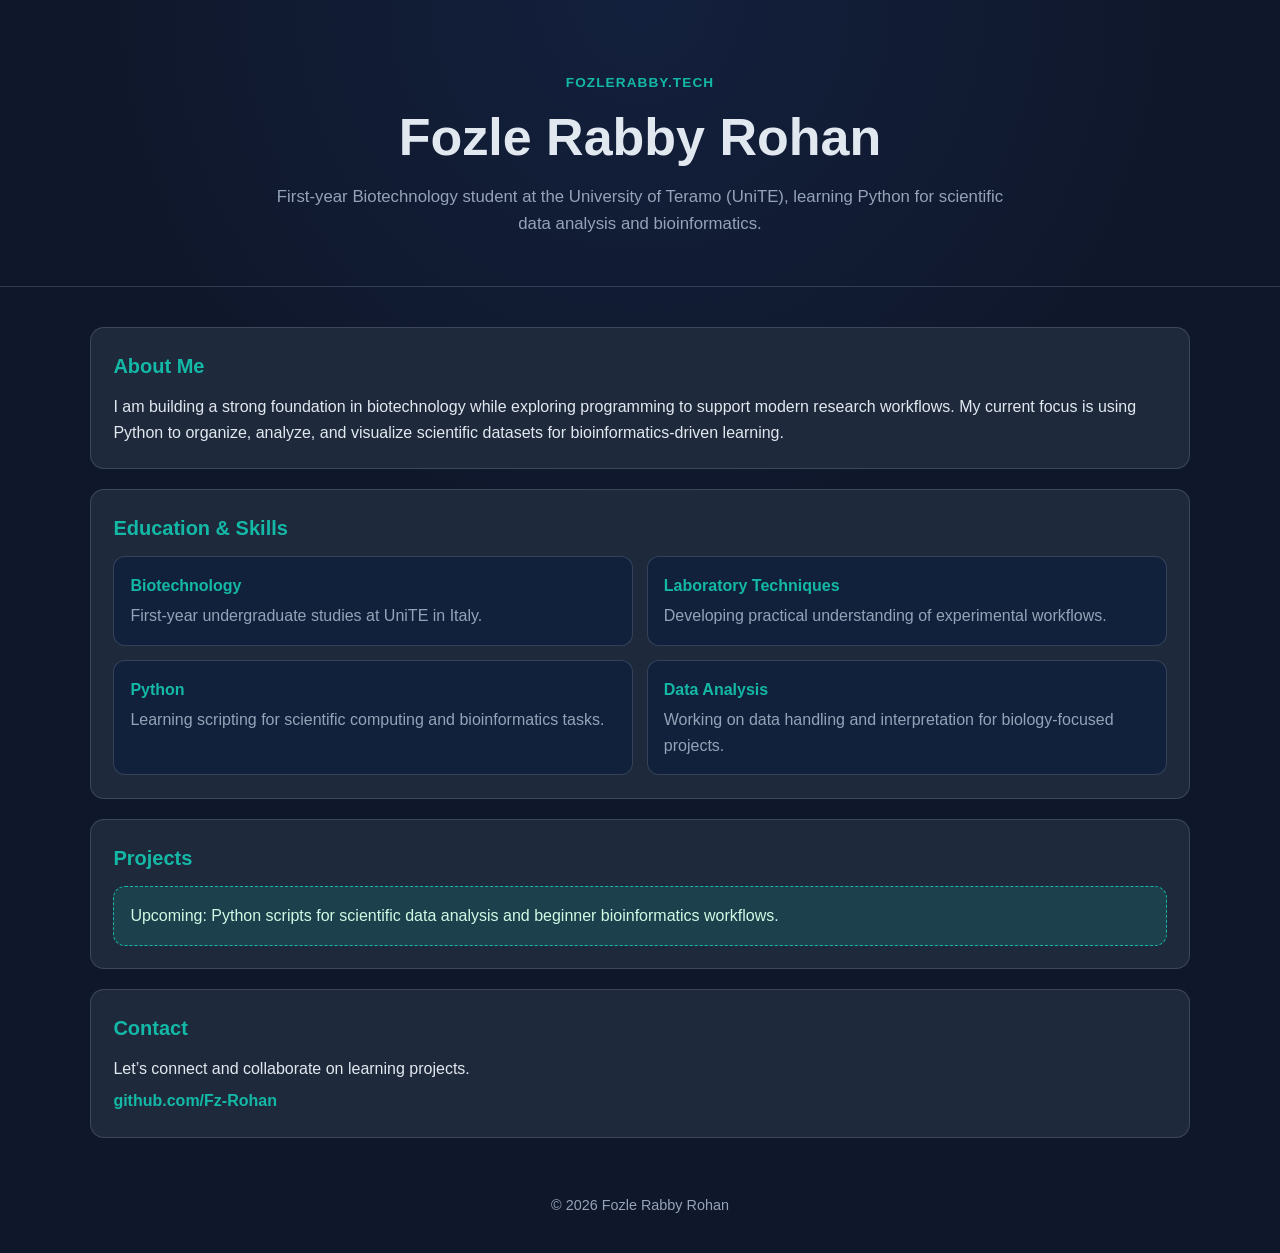
==== index.html @ b8142a05 "Create responsive single-page portfolio homepage Co-authored-by: copilot-swe-agent[bot] <198982749+C" ====
<!DOCTYPE html>
<html lang="en">
<head>
  <meta charset="UTF-8" />
  <meta name="viewport" content="width=device-width, initial-scale=1.0" />
  <title>Fozle Rabby Rohan | Portfolio</title>
  <style>
    :root {
      --bg: #0f172a;
      --bg-card: #1e293b;
      --text: #e2e8f0;
      --muted: #94a3b8;
      --accent: #14b8a6;
      --accent-soft: rgba(20, 184, 166, 0.16);
      --border: rgba(148, 163, 184, 0.25);
    }

    * {
      box-sizing: border-box;
      margin: 0;
      padding: 0;
    }

    body {
      font-family: Inter, "Segoe UI", Roboto, Arial, sans-serif;
      background: radial-gradient(circle at top, #13203d 0%, var(--bg) 40%);
      color: var(--text);
      line-height: 1.6;
      min-height: 100vh;
    }

    .container {
      width: min(1100px, 92%);
      margin: 0 auto;
    }

    header {
      padding: 4.5rem 0 3rem;
      text-align: center;
      border-bottom: 1px solid var(--border);
    }

    .domain {
      color: var(--accent);
      letter-spacing: 0.08em;
      text-transform: uppercase;
      font-size: 0.85rem;
      font-weight: 700;
    }

    h1 {
      margin-top: 0.9rem;
      font-size: clamp(2rem, 6vw, 3.25rem);
      line-height: 1.15;
    }

    .subtitle {
      margin: 1rem auto 0;
      max-width: 760px;
      color: var(--muted);
      font-size: 1.05rem;
    }

    main {
      padding: 2.5rem 0 3rem;
      display: grid;
      gap: 1.25rem;
    }

    section {
      background: var(--bg-card);
      border: 1px solid var(--border);
      border-radius: 14px;
      padding: 1.4rem;
    }

    h2 {
      color: var(--accent);
      margin-bottom: 0.75rem;
      font-size: 1.25rem;
    }

    p {
      color: var(--text);
    }

    .muted {
      color: var(--muted);
    }

    .grid {
      display: grid;
      grid-template-columns: repeat(2, minmax(0, 1fr));
      gap: 0.85rem;
      margin-top: 0.5rem;
    }

    .card {
      background: #12213b;
      border: 1px solid var(--border);
      border-radius: 12px;
      padding: 1rem;
    }

    .card strong {
      color: var(--accent);
      display: block;
      margin-bottom: 0.3rem;
    }

    .project-placeholder {
      padding: 1rem;
      border-radius: 12px;
      border: 1px dashed var(--accent);
      background: var(--accent-soft);
      color: #d1fae5;
      margin-top: 0.45rem;
    }

    .contact-link {
      display: inline-flex;
      margin-top: 0.4rem;
      color: var(--accent);
      font-weight: 600;
      text-decoration: none;
      border-bottom: 1px solid transparent;
    }

    .contact-link:hover,
    .contact-link:focus-visible {
      border-color: var(--accent);
      outline: none;
    }

    footer {
      padding: 0.5rem 0 2.2rem;
      text-align: center;
      color: var(--muted);
      font-size: 0.9rem;
    }

    @media (max-width: 720px) {
      header {
        padding-top: 3.2rem;
      }

      .grid {
        grid-template-columns: 1fr;
      }

      section {
        padding: 1.15rem;
      }
    }
  </style>
</head>
<body>
  <header>
    <div class="container">
      <p class="domain">fozlerabby.tech</p>
      <h1>Fozle Rabby Rohan</h1>
      <p class="subtitle">
        First-year Biotechnology student at the University of Teramo (UniTE), learning Python for scientific data analysis and bioinformatics.
      </p>
    </div>
  </header>

  <main class="container">
    <section id="about">
      <h2>About Me</h2>
      <p>
        I am building a strong foundation in biotechnology while exploring programming to support modern research workflows.
        My current focus is using Python to organize, analyze, and visualize scientific datasets for bioinformatics-driven learning.
      </p>
    </section>

    <section id="education-skills">
      <h2>Education &amp; Skills</h2>
      <div class="grid">
        <article class="card">
          <strong>Biotechnology</strong>
          <p class="muted">First-year undergraduate studies at UniTE in Italy.</p>
        </article>
        <article class="card">
          <strong>Laboratory Techniques</strong>
          <p class="muted">Developing practical understanding of experimental workflows.</p>
        </article>
        <article class="card">
          <strong>Python</strong>
          <p class="muted">Learning scripting for scientific computing and bioinformatics tasks.</p>
        </article>
        <article class="card">
          <strong>Data Analysis</strong>
          <p class="muted">Working on data handling and interpretation for biology-focused projects.</p>
        </article>
      </div>
    </section>

    <section id="projects">
      <h2>Projects</h2>
      <div class="project-placeholder">
        Upcoming: Python scripts for scientific data analysis and beginner bioinformatics workflows.
      </div>
    </section>

    <section id="contact">
      <h2>Contact</h2>
      <p>Let’s connect and collaborate on learning projects.</p>
      <a class="contact-link" href="https://github.com/Fz-Rohan" target="_blank" rel="noopener noreferrer">
        github.com/Fz-Rohan
      </a>
    </section>
  </main>

  <footer>
    © <span id="year">2026</span> Fozle Rabby Rohan
  </footer>
</body>
</html>
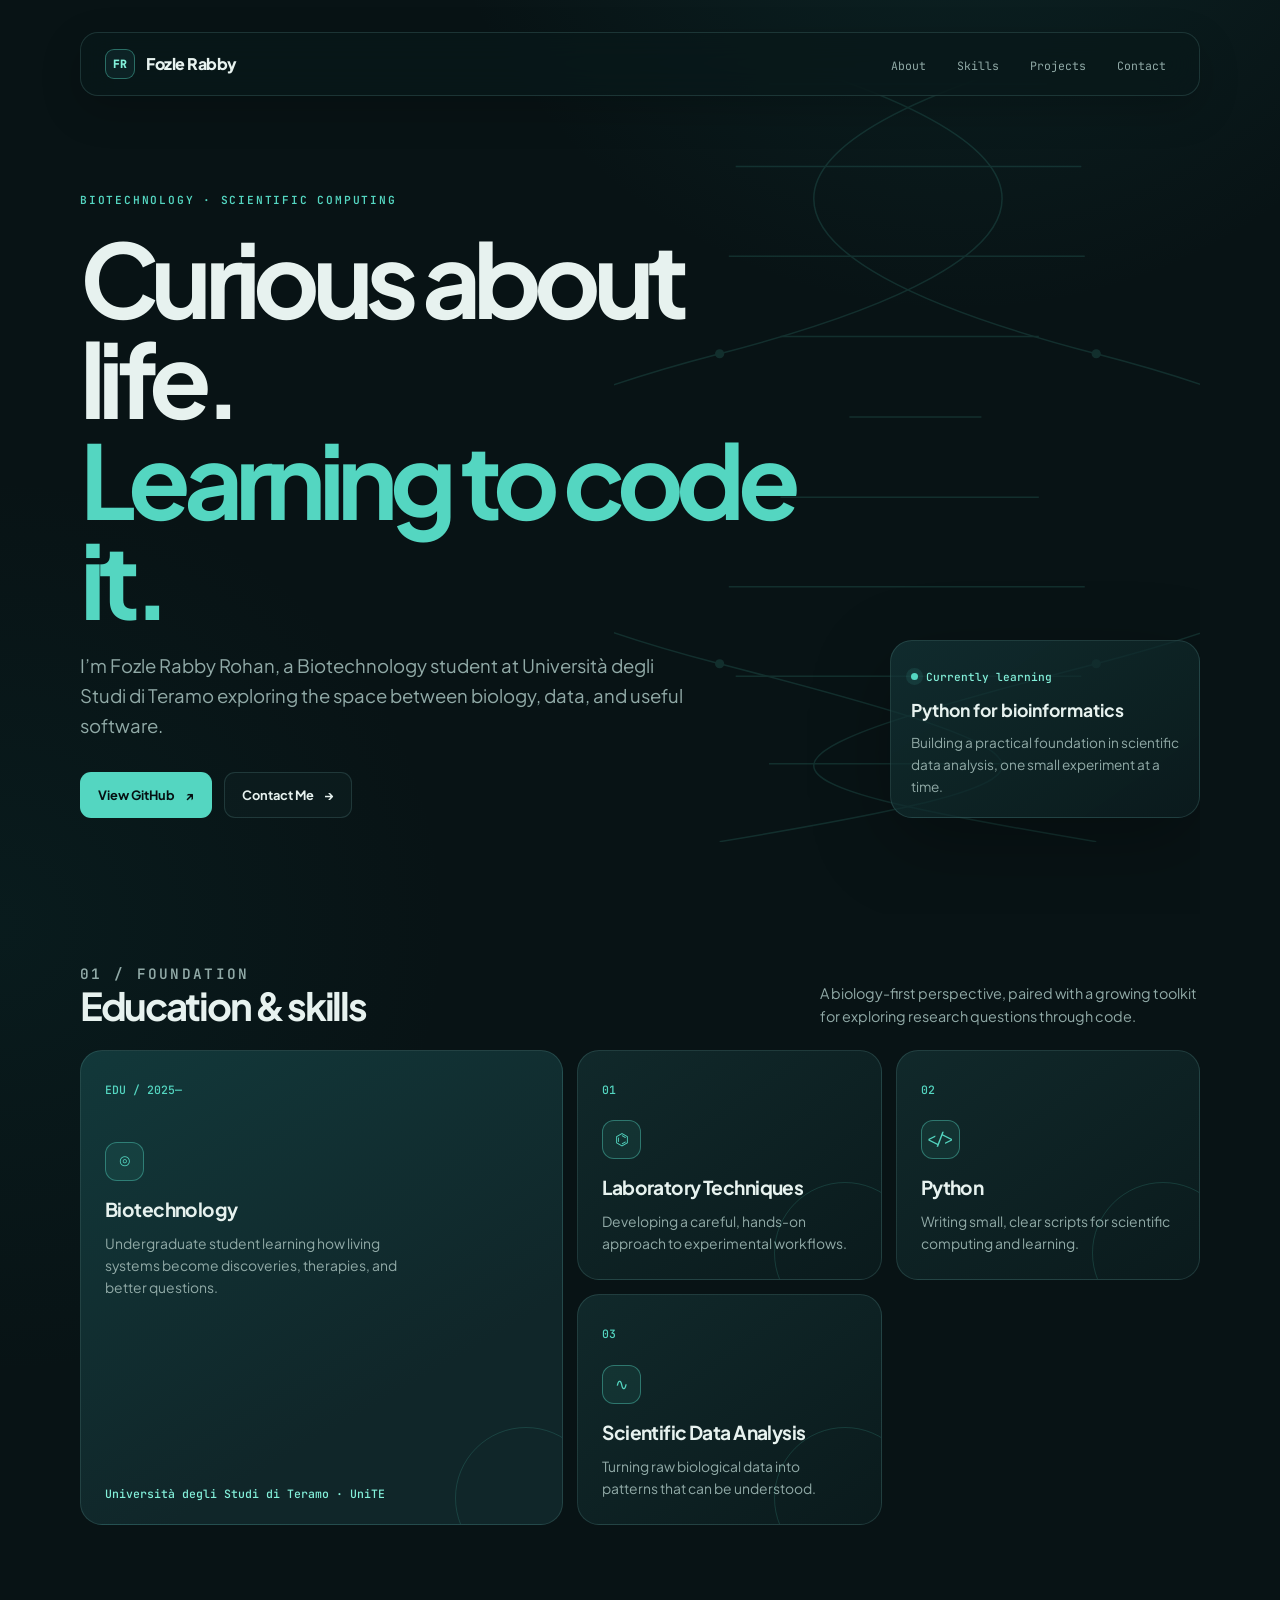
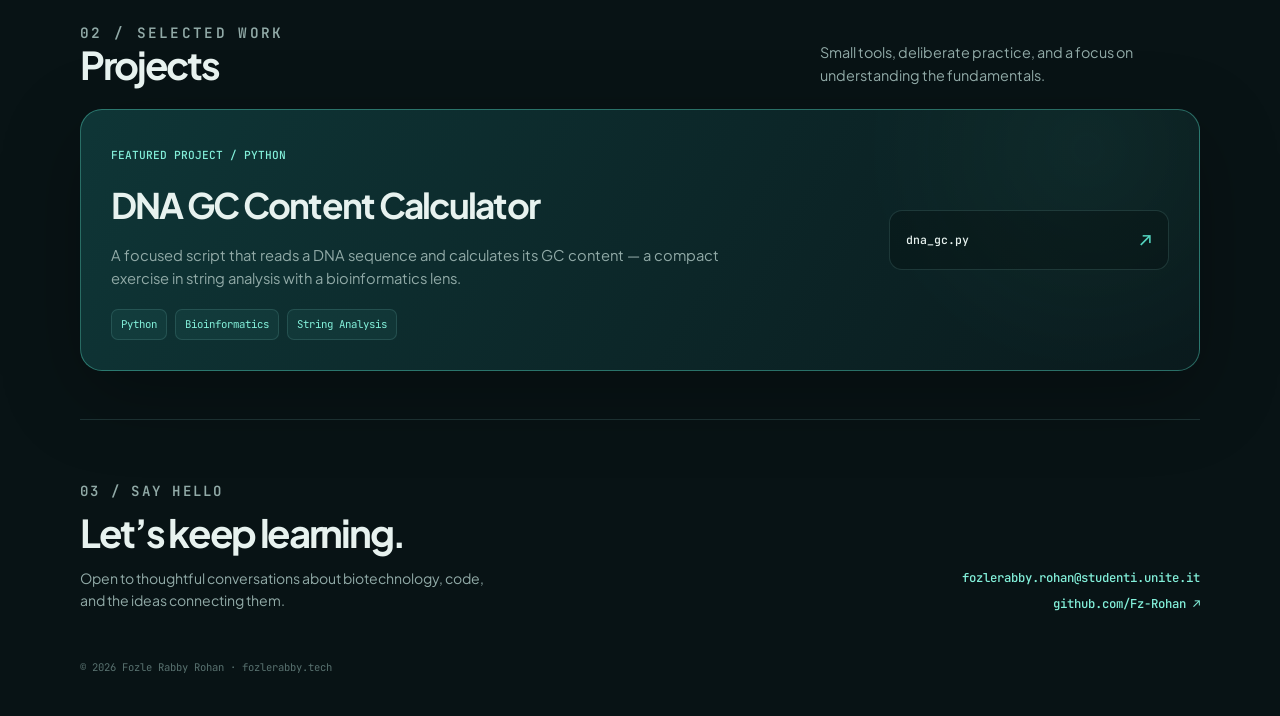
==== commit b78f4cd9: "Redesign portfolio landing page Co-authored-by: Copilot <223556219+Copilot@users.noreply.github.com>" ====
--- a/index.html
+++ b/index.html
@@ -3,217 +3,408 @@
 <head>
   <meta charset="UTF-8" />
   <meta name="viewport" content="width=device-width, initial-scale=1.0" />
-  <title>Fozle Rabby Rohan | Portfolio</title>
+  <meta name="description" content="Fozle Rabby Rohan — Biotechnology student, scientific programmer, and bioinformatics learner." />
+  <title>Fozle Rabby Rohan | Biotechnology &amp; Bioinformatics</title>
+  <link rel="preconnect" href="https://fonts.googleapis.com" />
+  <link rel="preconnect" href="https://fonts.gstatic.com" crossorigin />
+  <link href="https://fonts.googleapis.com/css2?family=JetBrains+Mono:wght@400;500;600&family=Plus+Jakarta+Sans:wght@400;500;600;700;800&display=swap" rel="stylesheet" />
   <style>
     :root {
-      --bg: #0f172a;
-      --bg-card: #1e293b;
-      --text: #e2e8f0;
-      --muted: #94a3b8;
-      --accent: #14b8a6;
-      --accent-soft: rgba(20, 184, 166, 0.16);
-      --border: rgba(148, 163, 184, 0.25);
-    }
-
-    * {
-      box-sizing: border-box;
-      margin: 0;
-      padding: 0;
-    }
-
+      --bg: #081315;
+      --bg-deep: #061012;
+      --panel: rgba(15, 33, 36, 0.78);
+      --panel-strong: #102427;
+      --panel-soft: rgba(19, 53, 55, 0.42);
+      --text: #e7f2ef;
+      --muted: #91aaa7;
+      --faint: #58716f;
+      --teal: #54d6c1;
+      --teal-bright: #83f0da;
+      --line: rgba(139, 213, 203, 0.16);
+      --line-strong: rgba(84, 214, 193, 0.42);
+      --shadow: 0 24px 80px rgba(0, 0, 0, 0.28);
+      --radius: 22px;
+    }
+
+    * { box-sizing: border-box; margin: 0; padding: 0; }
+    html { scroll-behavior: smooth; }
     body {
-      font-family: Inter, "Segoe UI", Roboto, Arial, sans-serif;
-      background: radial-gradient(circle at top, #13203d 0%, var(--bg) 40%);
+      min-width: 320px;
+      background:
+        radial-gradient(circle at 75% -10%, rgba(32, 113, 111, 0.2), transparent 34rem),
+        radial-gradient(circle at 0% 40%, rgba(14, 86, 87, 0.12), transparent 28rem),
+        var(--bg);
       color: var(--text);
+      font-family: "Plus Jakarta Sans", sans-serif;
       line-height: 1.6;
-      min-height: 100vh;
-    }
-
-    .container {
-      width: min(1100px, 92%);
-      margin: 0 auto;
-    }
-
-    header {
-      padding: 4.5rem 0 3rem;
-      text-align: center;
-      border-bottom: 1px solid var(--border);
-    }
-
-    .domain {
-      color: var(--accent);
-      letter-spacing: 0.08em;
+    }
+    a { color: inherit; }
+    .shell { width: min(1120px, calc(100% - 40px)); margin: 0 auto; }
+    .mono, .eyebrow, .tag, .nav-label, .stat-label {
+      font-family: "JetBrains Mono", monospace;
+    }
+
+    .nav-wrap {
+      position: sticky;
+      top: 16px;
+      z-index: 20;
+      padding-top: 16px;
+    }
+    nav {
+      display: flex;
+      align-items: center;
+      justify-content: space-between;
+      min-height: 64px;
+      padding: 0 20px 0 24px;
+      border: 1px solid var(--line);
+      border-radius: 18px;
+      background: rgba(8, 24, 26, 0.76);
+      box-shadow: 0 14px 40px rgba(0, 0, 0, 0.2);
+      backdrop-filter: blur(18px);
+    }
+    .brand {
+      display: flex;
+      align-items: center;
+      gap: 11px;
+      color: var(--text);
+      text-decoration: none;
+      font-weight: 800;
+      letter-spacing: -0.03em;
+    }
+    .brand-mark {
+      display: grid;
+      width: 30px;
+      height: 30px;
+      place-items: center;
+      border: 1px solid var(--line-strong);
+      border-radius: 9px;
+      color: var(--teal-bright);
+      font-family: "JetBrains Mono", monospace;
+      font-size: 0.72rem;
+      background: var(--panel-soft);
+    }
+    .nav-links { display: flex; gap: 5px; list-style: none; }
+    .nav-links a {
+      padding: 9px 13px;
+      border-radius: 10px;
+      color: var(--muted);
+      font-family: "JetBrains Mono", monospace;
+      font-size: 0.72rem;
+      text-decoration: none;
+      transition: color .2s ease, background .2s ease;
+    }
+    .nav-links a:hover, .nav-links a:focus-visible {
+      color: var(--teal-bright);
+      background: rgba(84, 214, 193, 0.08);
+      outline: none;
+    }
+
+    .hero {
+      position: relative;
+      display: grid;
+      grid-template-columns: minmax(0, 1fr) 310px;
+      gap: 32px;
+      align-items: end;
+      min-height: 575px;
+      padding: 112px 0 96px;
+      overflow: hidden;
+    }
+    .hero-content { position: relative; z-index: 1; }
+    .eyebrow {
+      color: var(--teal);
+      font-size: 0.7rem;
+      font-weight: 600;
+      letter-spacing: .16em;
       text-transform: uppercase;
-      font-size: 0.85rem;
+    }
+    h1 {
+      max-width: 760px;
+      margin: 18px 0 22px;
+      font-size: clamp(3rem, 8vw, 6.7rem);
+      line-height: .98;
+      letter-spacing: -0.075em;
+    }
+    h1 span { color: var(--teal); }
+    .hero-copy {
+      max-width: 620px;
+      color: var(--muted);
+      font-size: clamp(1rem, 2vw, 1.16rem);
+    }
+    .actions { display: flex; flex-wrap: wrap; gap: 12px; margin-top: 32px; }
+    .button {
+      display: inline-flex;
+      align-items: center;
+      gap: 10px;
+      min-height: 46px;
+      padding: 0 17px;
+      border: 1px solid var(--line-strong);
+      border-radius: 11px;
+      color: var(--bg-deep);
+      background: var(--teal);
+      font-size: .8rem;
       font-weight: 700;
-    }
-
-    h1 {
-      margin-top: 0.9rem;
-      font-size: clamp(2rem, 6vw, 3.25rem);
-      line-height: 1.15;
-    }
-
-    .subtitle {
-      margin: 1rem auto 0;
-      max-width: 760px;
-      color: var(--muted);
-      font-size: 1.05rem;
-    }
-
-    main {
-      padding: 2.5rem 0 3rem;
+      text-decoration: none;
+      transition: transform .2s ease, background .2s ease, box-shadow .2s ease;
+    }
+    .button:hover, .button:focus-visible {
+      background: var(--teal-bright);
+      box-shadow: 0 8px 25px rgba(84, 214, 193, .18);
+      transform: translateY(-2px);
+      outline: none;
+    }
+    .button.secondary {
+      color: var(--text);
+      background: rgba(15, 33, 36, .55);
+      border-color: var(--line);
+    }
+    .hero-note {
+      position: relative;
+      z-index: 1;
+      padding: 20px;
+      border: 1px solid var(--line);
+      border-radius: var(--radius);
+      background: linear-gradient(145deg, rgba(20, 54, 56, .7), rgba(11, 29, 31, .75));
+      box-shadow: var(--shadow);
+    }
+    .hero-note strong { display: block; margin: 9px 0 8px; font-size: 1.1rem; }
+    .hero-note p { color: var(--muted); font-size: .85rem; }
+    .status { display: inline-flex; align-items: center; gap: 8px; color: var(--teal-bright); font: 500 .7rem "JetBrains Mono", monospace; }
+    .status::before {
+      width: 7px; height: 7px; border-radius: 50%; background: var(--teal);
+      box-shadow: 0 0 0 5px rgba(84, 214, 193, .1); content: "";
+    }
+    .dna {
+      position: absolute;
+      right: -3%;
+      top: -5%;
+      width: min(58vw, 620px);
+      opacity: .14;
+      pointer-events: none;
+    }
+    .dna path { fill: none; stroke: var(--teal); stroke-width: 1.3; }
+    .dna circle { fill: var(--teal); }
+
+    .section-heading {
+      display: flex;
+      align-items: end;
+      justify-content: space-between;
+      gap: 20px;
+      margin-bottom: 22px;
+    }
+    h2 { font-size: clamp(1.7rem, 3vw, 2.45rem); letter-spacing: -.06em; line-height: 1.1; }
+    .section-heading p { max-width: 380px; color: var(--muted); font-size: .9rem; }
+    .bento {
       display: grid;
-      gap: 1.25rem;
-    }
-
-    section {
-      background: var(--bg-card);
-      border: 1px solid var(--border);
-      border-radius: 14px;
-      padding: 1.4rem;
-    }
-
-    h2 {
-      color: var(--accent);
-      margin-bottom: 0.75rem;
-      font-size: 1.25rem;
-    }
-
-    p {
-      color: var(--text);
-    }
-
-    .muted {
-      color: var(--muted);
-    }
-
-    .grid {
+      grid-template-columns: 1.35fr .85fr .85fr;
+      grid-template-rows: auto auto;
+      gap: 14px;
+    }
+    .tile {
+      position: relative;
+      overflow: hidden;
+      min-height: 180px;
+      padding: 24px;
+      border: 1px solid var(--line);
+      border-radius: var(--radius);
+      background: linear-gradient(145deg, rgba(18, 43, 45, .92), rgba(11, 27, 29, .94));
+      transition: border-color .25s ease, box-shadow .25s ease, transform .25s ease;
+    }
+    .tile::after {
+      position: absolute; right: -35px; bottom: -45px; width: 140px; height: 140px;
+      border: 1px solid rgba(84, 214, 193, .16); border-radius: 50%; content: "";
+    }
+    .tile:hover { border-color: var(--line-strong); box-shadow: 0 0 0 1px rgba(84, 214, 193, .08), 0 18px 45px rgba(0, 0, 0, .22); transform: translateY(-3px); }
+    .tile.education { grid-row: span 2; min-height: 376px; background: linear-gradient(150deg, #12383a, #102629 70%); }
+    .tile h3 { margin: 13px 0 8px; font-size: 1.2rem; letter-spacing: -.03em; }
+    .tile p { max-width: 300px; color: var(--muted); font-size: .87rem; }
+    .tile-number { color: var(--teal); font: 500 .72rem "JetBrains Mono", monospace; }
+    .uni {
+      position: absolute; bottom: 23px; left: 24px;
+      color: var(--teal-bright); font: 500 .72rem "JetBrains Mono", monospace;
+    }
+    .icon {
+      display: grid; width: 39px; height: 39px; place-items: center;
+      border: 1px solid var(--line-strong); border-radius: 12px; color: var(--teal);
+      background: rgba(84, 214, 193, .08); font-family: "JetBrains Mono", monospace;
+    }
+    .pill-row { display: flex; flex-wrap: wrap; gap: 8px; margin-top: 18px; }
+    .tag {
+      padding: 6px 9px;
+      border: 1px solid var(--line);
+      border-radius: 7px;
+      color: var(--teal-bright);
+      background: rgba(84, 214, 193, .06);
+      font-size: .67rem;
+    }
+    section { padding: 48px 0; }
+
+    .project-card {
       display: grid;
-      grid-template-columns: repeat(2, minmax(0, 1fr));
-      gap: 0.85rem;
-      margin-top: 0.5rem;
-    }
-
-    .card {
-      background: #12213b;
-      border: 1px solid var(--border);
-      border-radius: 12px;
-      padding: 1rem;
-    }
-
-    .card strong {
-      color: var(--accent);
-      display: block;
-      margin-bottom: 0.3rem;
-    }
-
-    .project-placeholder {
-      padding: 1rem;
-      border-radius: 12px;
-      border: 1px dashed var(--accent);
-      background: var(--accent-soft);
-      color: #d1fae5;
-      margin-top: 0.45rem;
-    }
-
-    .contact-link {
-      display: inline-flex;
-      margin-top: 0.4rem;
-      color: var(--accent);
-      font-weight: 600;
-      text-decoration: none;
-      border-bottom: 1px solid transparent;
-    }
-
-    .contact-link:hover,
-    .contact-link:focus-visible {
-      border-color: var(--accent);
-      outline: none;
-    }
+      grid-template-columns: minmax(0, 1fr) 280px;
+      gap: 32px;
+      align-items: center;
+      padding: 30px;
+      border: 1px solid var(--line-strong);
+      border-radius: var(--radius);
+      background:
+        linear-gradient(120deg, rgba(17, 63, 63, .8), rgba(11, 29, 31, .8)),
+        radial-gradient(circle at 90% 15%, rgba(84, 214, 193, .24), transparent 14rem);
+      box-shadow: var(--shadow);
+    }
+    .project-label { color: var(--teal-bright); font: 500 .7rem "JetBrains Mono", monospace; }
+    .project-card h3 { margin: 12px 0 10px; font-size: clamp(1.5rem, 3vw, 2.2rem); letter-spacing: -.05em; }
+    .project-card p { max-width: 610px; color: var(--muted); font-size: .92rem; }
+    .project-link {
+      display: flex; justify-content: space-between; align-items: center;
+      padding: 16px; border: 1px solid var(--line); border-radius: 13px;
+      color: var(--text); background: rgba(6, 16, 18, .38);
+      font: 500 .72rem "JetBrains Mono", monospace; text-decoration: none;
+    }
+    .project-link span:last-child { color: var(--teal); font-size: 1.2rem; }
+    .project-link:hover { border-color: var(--line-strong); }
 
     footer {
-      padding: 0.5rem 0 2.2rem;
-      text-align: center;
-      color: var(--muted);
-      font-size: 0.9rem;
-    }
-
-    @media (max-width: 720px) {
-      header {
-        padding-top: 3.2rem;
-      }
-
-      .grid {
-        grid-template-columns: 1fr;
-      }
-
-      section {
-        padding: 1.15rem;
-      }
+      margin-top: 30px;
+      padding: 48px 0 42px;
+      border-top: 1px solid var(--line);
+    }
+    .footer-content { display: flex; align-items: end; justify-content: space-between; gap: 24px; }
+    .footer-content h2 { margin-top: 10px; }
+    .footer-content p { max-width: 420px; margin-top: 12px; color: var(--muted); font-size: .88rem; }
+    .contact-links { display: grid; gap: 9px; text-align: right; }
+    .contact-links a { color: var(--teal-bright); font: 500 .77rem "JetBrains Mono", monospace; text-decoration: none; }
+    .contact-links a:hover { color: var(--text); }
+    .copyright { margin-top: 48px; color: var(--faint); font: .66rem "JetBrains Mono", monospace; }
+
+    @media (max-width: 760px) {
+      .shell { width: min(100% - 28px, 600px); }
+      .nav-wrap { top: 8px; padding-top: 8px; }
+      nav { padding: 0 13px 0 15px; }
+      .brand { font-size: .88rem; }
+      .nav-links a { padding: 8px 7px; font-size: .63rem; }
+      .hero { display: block; min-height: auto; padding: 98px 0 60px; }
+      h1 { font-size: clamp(3rem, 16vw, 5rem); }
+      .hero-note { max-width: 340px; margin-top: 44px; }
+      .dna { right: -35%; top: 4%; width: 520px; }
+      .section-heading, .footer-content { display: block; }
+      .section-heading p { margin-top: 12px; }
+      .bento { display: grid; grid-template-columns: 1fr 1fr; }
+      .tile.education { grid-column: span 2; grid-row: auto; min-height: 290px; }
+      .project-card { display: block; padding: 23px; }
+      .project-link { margin-top: 24px; }
+      .contact-links { margin-top: 24px; text-align: left; }
+    }
+    @media (max-width: 430px) {
+      .nav-links a { padding: 8px 4px; font-size: .58rem; }
+      .bento { grid-template-columns: 1fr; }
+      .tile.education { grid-column: auto; }
+      .tile { min-height: 155px; }
     }
   </style>
 </head>
 <body>
-  <header>
-    <div class="container">
-      <p class="domain">fozlerabby.tech</p>
-      <h1>Fozle Rabby Rohan</h1>
-      <p class="subtitle">
-        First-year Biotechnology student at the University of Teramo (UniTE), learning Python for scientific data analysis and bioinformatics.
-      </p>
-    </div>
-  </header>
-
-  <main class="container">
-    <section id="about">
-      <h2>About Me</h2>
-      <p>
-        I am building a strong foundation in biotechnology while exploring programming to support modern research workflows.
-        My current focus is using Python to organize, analyze, and visualize scientific datasets for bioinformatics-driven learning.
-      </p>
+  <div class="shell nav-wrap">
+    <nav aria-label="Primary navigation">
+      <a class="brand" href="#about"><span class="brand-mark">FR</span> Fozle Rabby</a>
+      <ul class="nav-links">
+        <li><a href="#about">About</a></li>
+        <li><a href="#skills">Skills</a></li>
+        <li><a href="#projects">Projects</a></li>
+        <li><a href="#contact">Contact</a></li>
+      </ul>
+    </nav>
+  </div>
+
+  <main>
+    <header class="shell hero" id="about">
+      <svg class="dna" viewBox="0 0 540 700" aria-hidden="true">
+        <path d="M92 5 C420 90 420 190 92 275 S-236 460 92 545 S420 645 92 700" />
+        <path d="M420 5 C92 90 92 190 420 275 S748 460 420 545 S92 645 420 700" />
+        <path d="M135 40 L377 40 M106 112 L407 112 M100 190 L410 190 M145 260 L370 260 M205 330 L320 330 M145 400 L370 400 M100 478 L410 478 M106 556 L407 556 M135 632 L377 632" />
+        <circle cx="92" cy="5" r="4" /><circle cx="420" cy="5" r="4" /><circle cx="92" cy="275" r="4" /><circle cx="420" cy="275" r="4" /><circle cx="92" cy="545" r="4" /><circle cx="420" cy="545" r="4" />
+      </svg>
+      <div class="hero-content">
+        <p class="eyebrow">Biotechnology · Scientific Computing</p>
+        <h1>Curious about life.<br /><span>Learning to code it.</span></h1>
+        <p class="hero-copy">I’m Fozle Rabby Rohan, a Biotechnology student at Università degli Studi di Teramo exploring the space between biology, data, and useful software.</p>
+        <div class="actions">
+          <a class="button" href="https://github.com/Fz-Rohan" target="_blank" rel="noopener noreferrer">View GitHub <span>↗</span></a>
+          <a class="button secondary" href="mailto:fozlerabby.rohan@studenti.unite.it">Contact Me <span>→</span></a>
+        </div>
+      </div>
+      <aside class="hero-note">
+        <span class="status">Currently learning</span>
+        <strong>Python for bioinformatics</strong>
+        <p>Building a practical foundation in scientific data analysis, one small experiment at a time.</p>
+      </aside>
+    </header>
+
+    <section class="shell" id="skills">
+      <div class="section-heading">
+        <div><p class="eyebrow">01 / Foundation</p><h2>Education &amp; skills</h2></div>
+        <p>A biology-first perspective, paired with a growing toolkit for exploring research questions through code.</p>
+      </div>
+      <div class="bento">
+        <article class="tile education">
+          <span class="tile-number">EDU / 2025—</span>
+          <div class="icon" style="margin-top: 42px;">◎</div>
+          <h3>Biotechnology</h3>
+          <p>Undergraduate student learning how living systems become discoveries, therapies, and better questions.</p>
+          <span class="uni">Università degli Studi di Teramo · UniTE</span>
+        </article>
+        <article class="tile">
+          <span class="tile-number">01</span>
+          <div class="icon" style="margin-top: 20px;">⌬</div>
+          <h3>Laboratory Techniques</h3>
+          <p>Developing a careful, hands-on approach to experimental workflows.</p>
+        </article>
+        <article class="tile">
+          <span class="tile-number">02</span>
+          <div class="icon" style="margin-top: 20px;">&lt;/&gt;</div>
+          <h3>Python</h3>
+          <p>Writing small, clear scripts for scientific computing and learning.</p>
+        </article>
+        <article class="tile">
+          <span class="tile-number">03</span>
+          <div class="icon" style="margin-top: 20px;">∿</div>
+          <h3>Scientific Data Analysis</h3>
+          <p>Turning raw biological data into patterns that can be understood.</p>
+        </article>
+      </div>
     </section>
 
-    <section id="education-skills">
-      <h2>Education &amp; Skills</h2>
-      <div class="grid">
-        <article class="card">
-          <strong>Biotechnology</strong>
-          <p class="muted">First-year undergraduate studies at UniTE in Italy.</p>
-        </article>
-        <article class="card">
-          <strong>Laboratory Techniques</strong>
-          <p class="muted">Developing practical understanding of experimental workflows.</p>
-        </article>
-        <article class="card">
-          <strong>Python</strong>
-          <p class="muted">Learning scripting for scientific computing and bioinformatics tasks.</p>
-        </article>
-        <article class="card">
-          <strong>Data Analysis</strong>
-          <p class="muted">Working on data handling and interpretation for biology-focused projects.</p>
-        </article>
-      </div>
-    </section>
-
-    <section id="projects">
-      <h2>Projects</h2>
-      <div class="project-placeholder">
-        Upcoming: Python scripts for scientific data analysis and beginner bioinformatics workflows.
-      </div>
-    </section>
-
-    <section id="contact">
-      <h2>Contact</h2>
-      <p>Let’s connect and collaborate on learning projects.</p>
-      <a class="contact-link" href="https://github.com/Fz-Rohan" target="_blank" rel="noopener noreferrer">
-        github.com/Fz-Rohan
-      </a>
+    <section class="shell" id="projects">
+      <div class="section-heading">
+        <div><p class="eyebrow">02 / Selected work</p><h2>Projects</h2></div>
+        <p>Small tools, deliberate practice, and a focus on understanding the fundamentals.</p>
+      </div>
+      <article class="project-card">
+        <div>
+          <span class="project-label">FEATURED PROJECT / PYTHON</span>
+          <h3>DNA GC Content Calculator</h3>
+          <p>A focused script that reads a DNA sequence and calculates its GC content — a compact exercise in string analysis with a bioinformatics lens.</p>
+          <div class="pill-row">
+            <span class="tag">Python</span><span class="tag">Bioinformatics</span><span class="tag">String Analysis</span>
+          </div>
+        </div>
+        <a class="project-link" href="https://github.com/Fz-Rohan/python-learning" target="_blank" rel="noopener noreferrer"><span>dna_gc.py</span><span>↗</span></a>
+      </article>
     </section>
   </main>
 
-  <footer>
-    © <span id="year">2026</span> Fozle Rabby Rohan
+  <footer class="shell" id="contact">
+    <div class="footer-content">
+      <div>
+        <p class="eyebrow">03 / Say hello</p>
+        <h2>Let’s keep learning.</h2>
+        <p>Open to thoughtful conversations about biotechnology, code, and the ideas connecting them.</p>
+      </div>
+      <div class="contact-links">
+        <a href="mailto:fozlerabby.rohan@studenti.unite.it">fozlerabby.rohan@studenti.unite.it</a>
+        <a href="https://github.com/Fz-Rohan" target="_blank" rel="noopener noreferrer">github.com/Fz-Rohan ↗</a>
+      </div>
+    </div>
+    <p class="copyright">© 2026 Fozle Rabby Rohan · fozlerabby.tech</p>
   </footer>
 </body>
 </html>
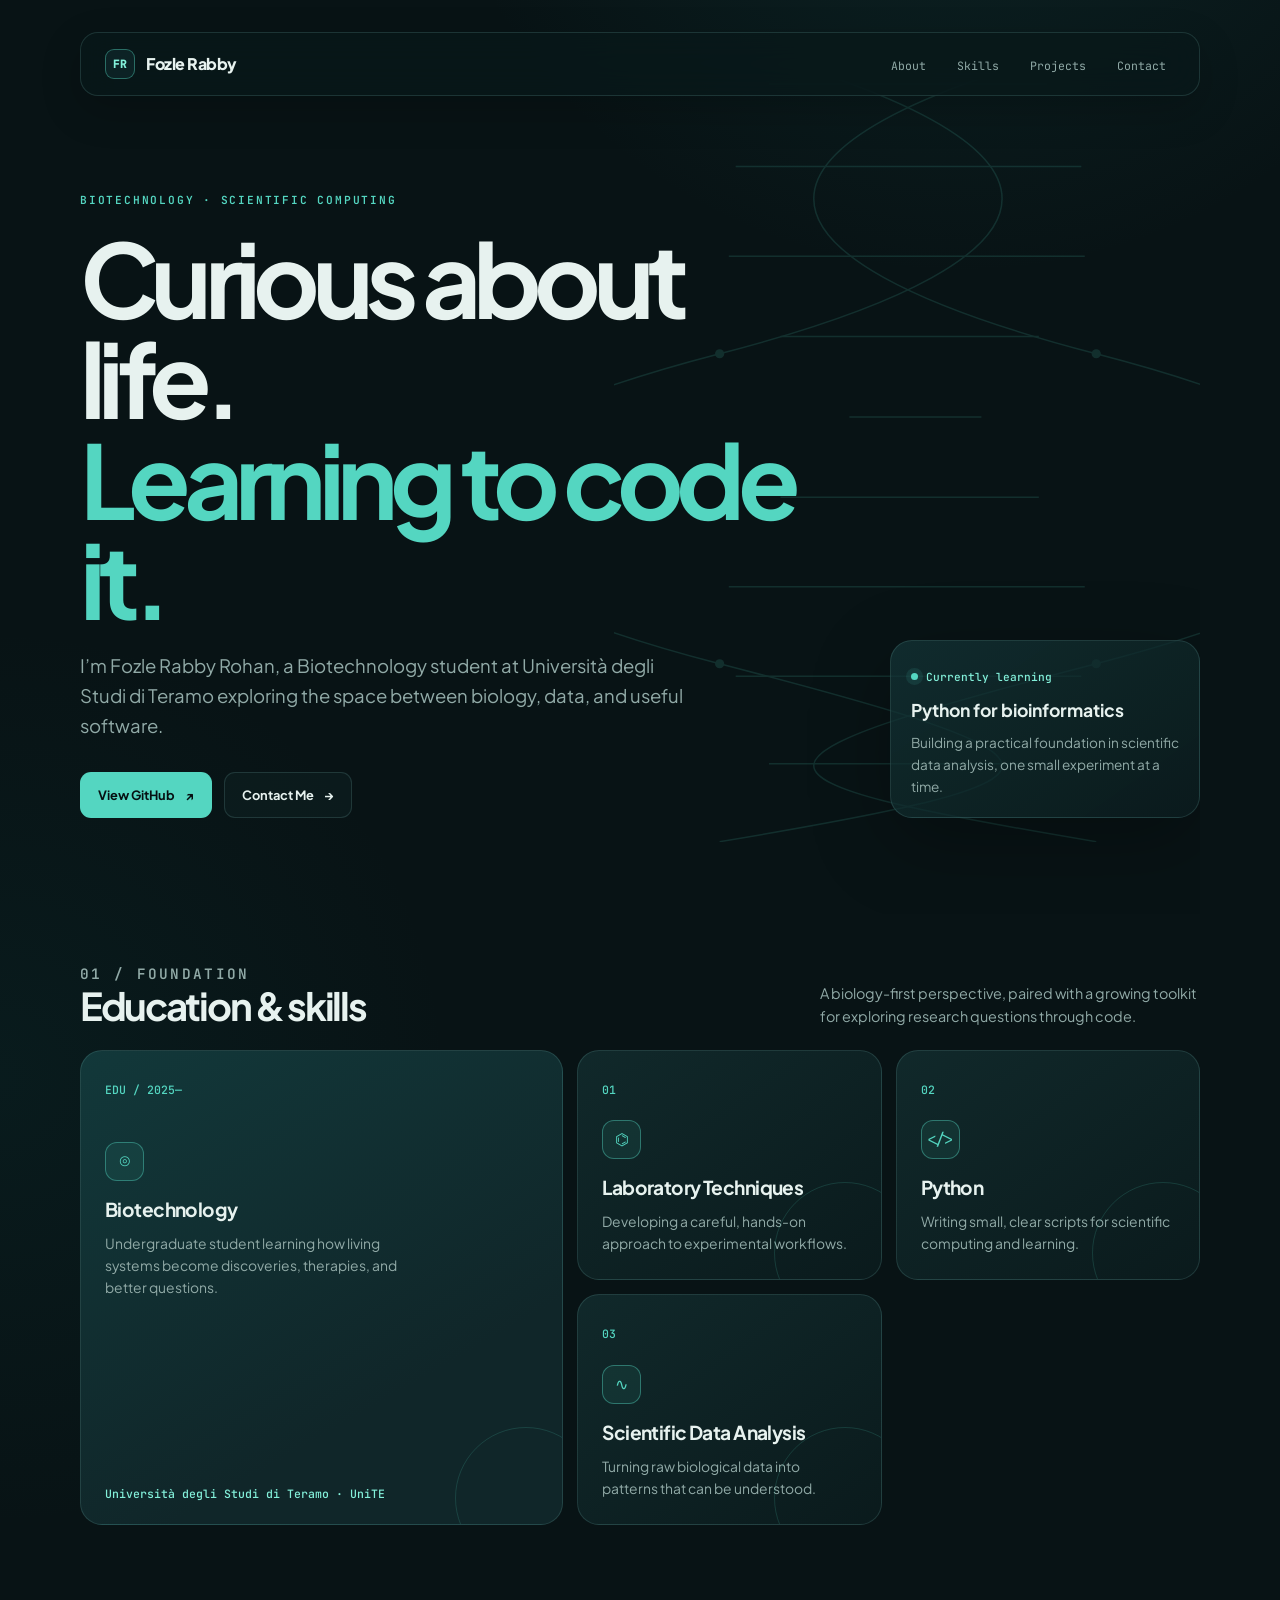
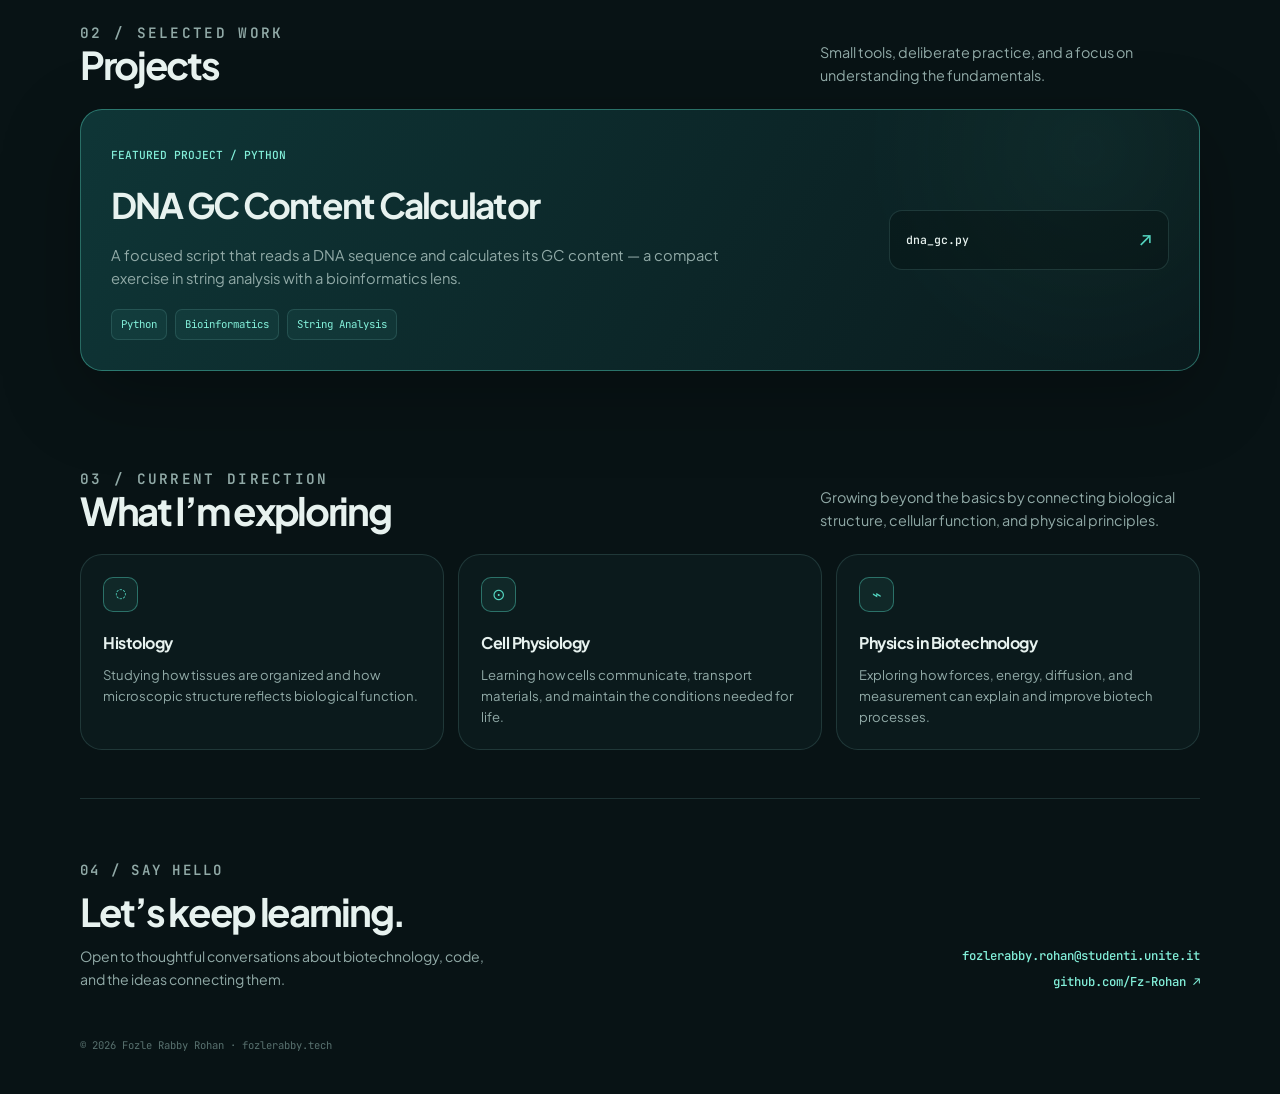
==== commit f3a9063b: "Add current biotechnology explorations Co-authored-by: Copilot <223556219+Copilot@users.noreply.gith" ====
--- a/index.html
+++ b/index.html
@@ -263,6 +263,23 @@
     .project-link span:last-child { color: var(--teal); font-size: 1.2rem; }
     .project-link:hover { border-color: var(--line-strong); }
 
+    .explorations {
+      display: grid;
+      grid-template-columns: repeat(3, 1fr);
+      gap: 14px;
+    }
+    .exploration {
+      padding: 22px;
+      border: 1px solid var(--line);
+      border-radius: var(--radius);
+      background: rgba(15, 33, 36, .55);
+      transition: border-color .25s ease, transform .25s ease;
+    }
+    .exploration:hover { border-color: var(--line-strong); transform: translateY(-3px); }
+    .exploration h3 { margin: 18px 0 8px; font-size: 1rem; letter-spacing: -.03em; }
+    .exploration p { color: var(--muted); font-size: .82rem; }
+    .exploration .icon { width: 35px; height: 35px; border-radius: 10px; }
+
     footer {
       margin-top: 30px;
       padding: 48px 0 42px;
@@ -292,6 +309,7 @@
       .tile.education { grid-column: span 2; grid-row: auto; min-height: 290px; }
       .project-card { display: block; padding: 23px; }
       .project-link { margin-top: 24px; }
+      .explorations { grid-template-columns: 1fr; }
       .contact-links { margin-top: 24px; text-align: left; }
     }
     @media (max-width: 430px) {
@@ -390,12 +408,36 @@
         <a class="project-link" href="https://github.com/Fz-Rohan/python-learning" target="_blank" rel="noopener noreferrer"><span>dna_gc.py</span><span>↗</span></a>
       </article>
     </section>
+
+    <section class="shell" id="explorations">
+      <div class="section-heading">
+        <div><p class="eyebrow">03 / Current direction</p><h2>What I’m exploring</h2></div>
+        <p>Growing beyond the basics by connecting biological structure, cellular function, and physical principles.</p>
+      </div>
+      <div class="explorations">
+        <article class="exploration">
+          <div class="icon">◌</div>
+          <h3>Histology</h3>
+          <p>Studying how tissues are organized and how microscopic structure reflects biological function.</p>
+        </article>
+        <article class="exploration">
+          <div class="icon">⊙</div>
+          <h3>Cell Physiology</h3>
+          <p>Learning how cells communicate, transport materials, and maintain the conditions needed for life.</p>
+        </article>
+        <article class="exploration">
+          <div class="icon">⌁</div>
+          <h3>Physics in Biotechnology</h3>
+          <p>Exploring how forces, energy, diffusion, and measurement can explain and improve biotech processes.</p>
+        </article>
+      </div>
+    </section>
   </main>
 
   <footer class="shell" id="contact">
     <div class="footer-content">
       <div>
-        <p class="eyebrow">03 / Say hello</p>
+        <p class="eyebrow">04 / Say hello</p>
         <h2>Let’s keep learning.</h2>
         <p>Open to thoughtful conversations about biotechnology, code, and the ideas connecting them.</p>
       </div>
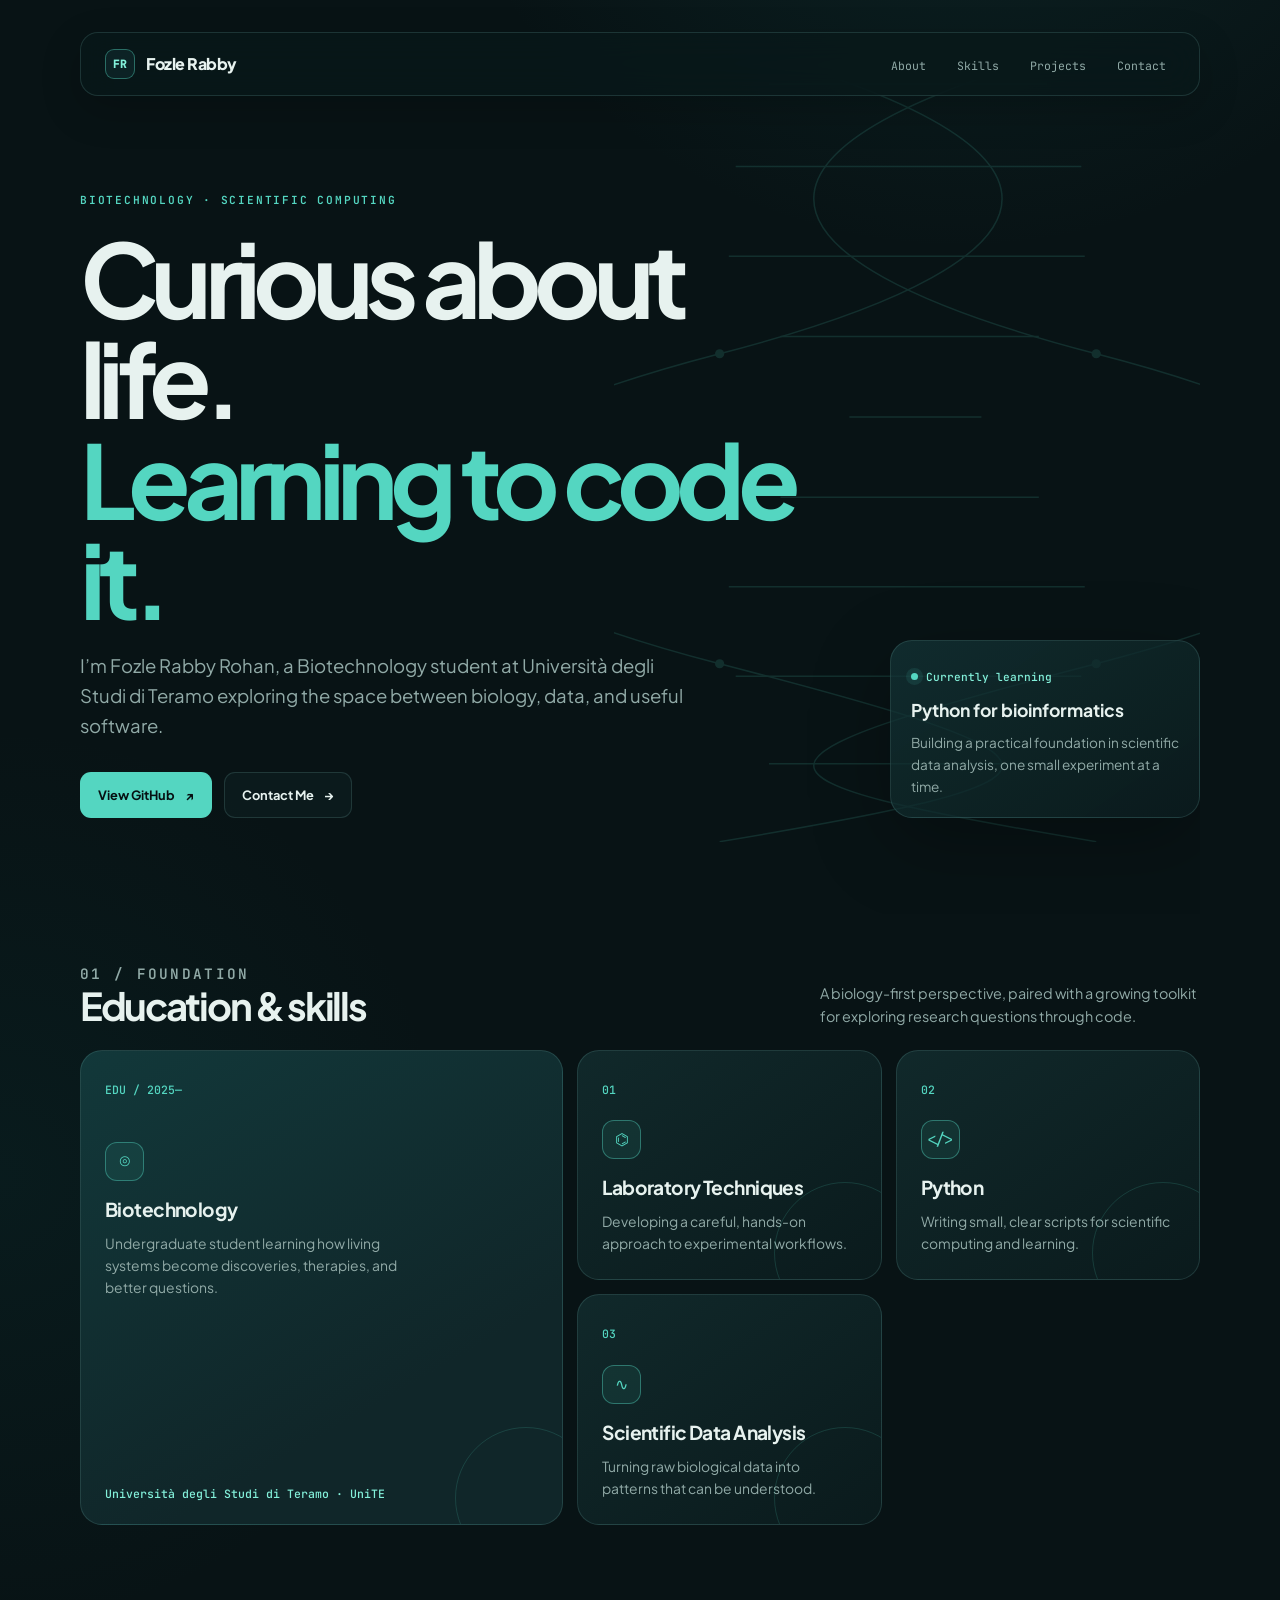
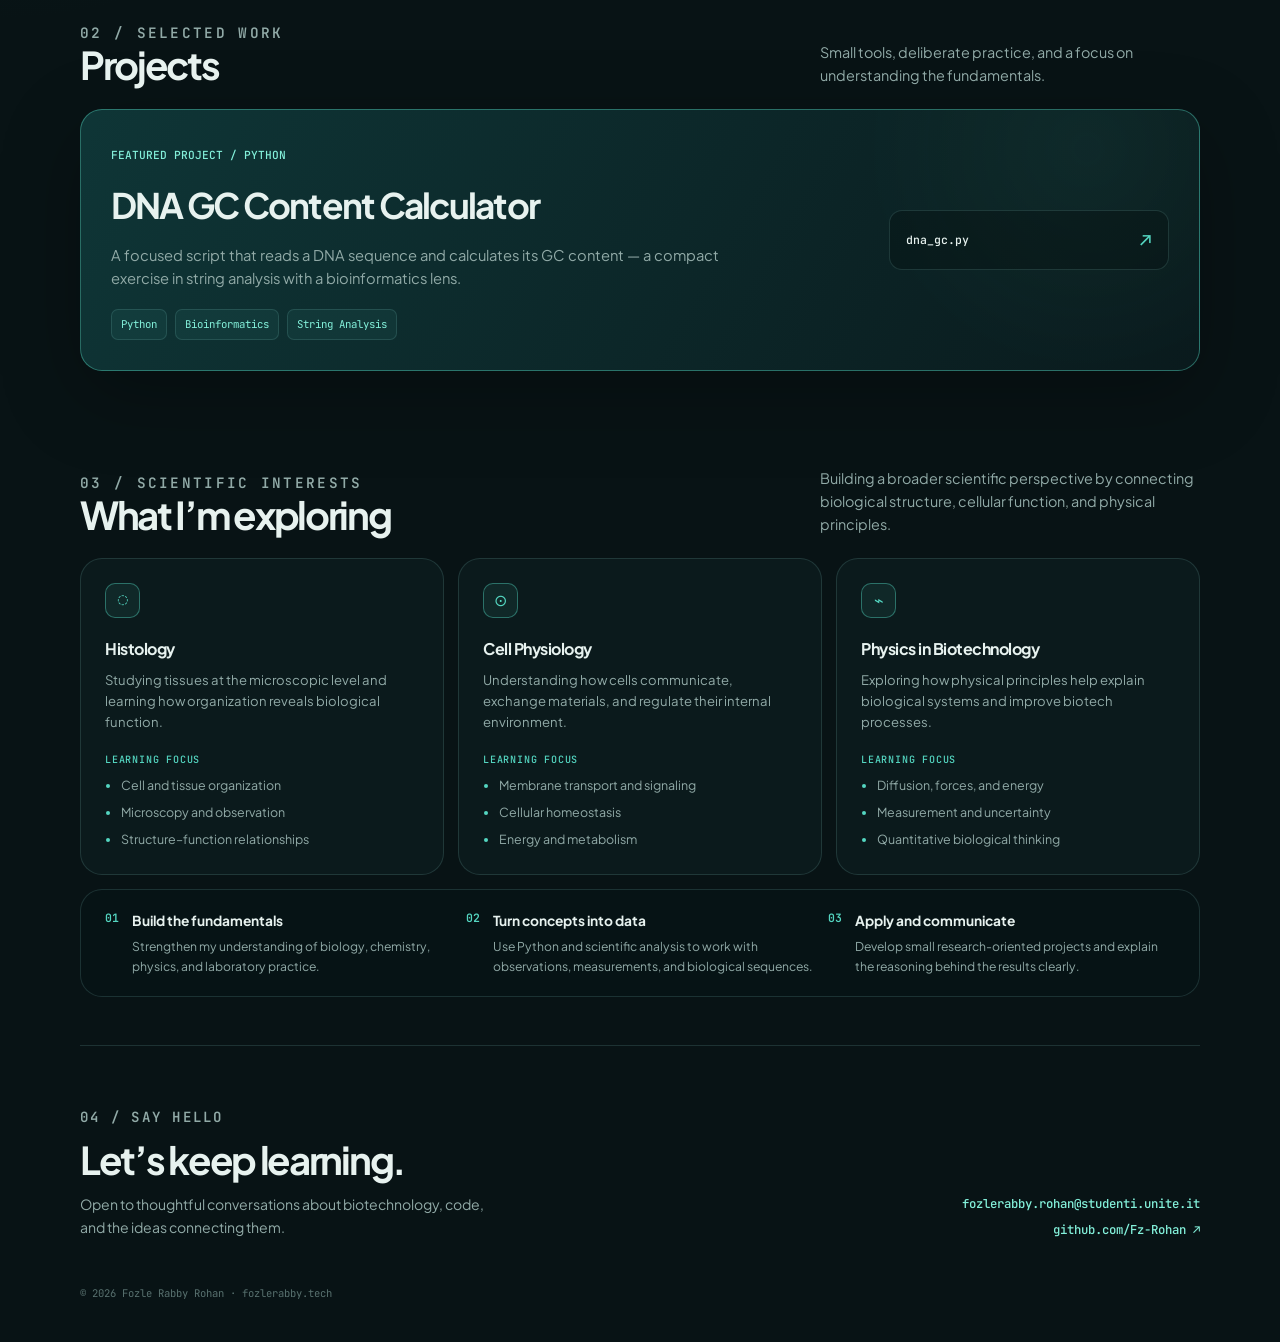
==== commit 2248d589: "Expand scientific interests section Co-authored-by: Copilot <223556219+Copilot@users.noreply.github." ====
--- a/index.html
+++ b/index.html
@@ -269,7 +269,7 @@
       gap: 14px;
     }
     .exploration {
-      padding: 22px;
+      padding: 24px;
       border: 1px solid var(--line);
       border-radius: var(--radius);
       background: rgba(15, 33, 36, .55);
@@ -279,6 +279,41 @@
     .exploration h3 { margin: 18px 0 8px; font-size: 1rem; letter-spacing: -.03em; }
     .exploration p { color: var(--muted); font-size: .82rem; }
     .exploration .icon { width: 35px; height: 35px; border-radius: 10px; }
+    .exploration-label {
+      display: block;
+      margin-top: 21px;
+      color: var(--teal);
+      font: 500 .63rem "JetBrains Mono", monospace;
+      letter-spacing: .08em;
+      text-transform: uppercase;
+    }
+    .exploration ul {
+      display: grid;
+      gap: 7px;
+      margin-top: 10px;
+      padding-left: 16px;
+      color: var(--muted);
+      font-size: .78rem;
+    }
+    .exploration li::marker { color: var(--teal); }
+    .roadmap {
+      display: grid;
+      grid-template-columns: 1fr 1fr 1fr;
+      gap: 14px;
+      margin-top: 14px;
+      padding: 20px 24px;
+      border: 1px solid var(--line);
+      border-radius: var(--radius);
+      background: rgba(7, 21, 23, .42);
+    }
+    .roadmap-step { display: flex; gap: 13px; }
+    .roadmap-number {
+      flex: 0 0 auto;
+      color: var(--teal);
+      font: 600 .72rem "JetBrains Mono", monospace;
+    }
+    .roadmap h3 { margin-bottom: 5px; font-size: .86rem; }
+    .roadmap p { color: var(--muted); font-size: .76rem; }
 
     footer {
       margin-top: 30px;
@@ -310,6 +345,7 @@
       .project-card { display: block; padding: 23px; }
       .project-link { margin-top: 24px; }
       .explorations { grid-template-columns: 1fr; }
+      .roadmap { grid-template-columns: 1fr; gap: 18px; }
       .contact-links { margin-top: 24px; text-align: left; }
     }
     @media (max-width: 430px) {
@@ -411,25 +447,57 @@
 
     <section class="shell" id="explorations">
       <div class="section-heading">
-        <div><p class="eyebrow">03 / Current direction</p><h2>What I’m exploring</h2></div>
-        <p>Growing beyond the basics by connecting biological structure, cellular function, and physical principles.</p>
+        <div><p class="eyebrow">03 / Scientific interests</p><h2>What I’m exploring</h2></div>
+        <p>Building a broader scientific perspective by connecting biological structure, cellular function, and physical principles.</p>
       </div>
       <div class="explorations">
         <article class="exploration">
           <div class="icon">◌</div>
           <h3>Histology</h3>
-          <p>Studying how tissues are organized and how microscopic structure reflects biological function.</p>
+          <p>Studying tissues at the microscopic level and learning how organization reveals biological function.</p>
+          <span class="exploration-label">Learning focus</span>
+          <ul>
+            <li>Cell and tissue organization</li>
+            <li>Microscopy and observation</li>
+            <li>Structure–function relationships</li>
+          </ul>
         </article>
         <article class="exploration">
           <div class="icon">⊙</div>
           <h3>Cell Physiology</h3>
-          <p>Learning how cells communicate, transport materials, and maintain the conditions needed for life.</p>
+          <p>Understanding how cells communicate, exchange materials, and regulate their internal environment.</p>
+          <span class="exploration-label">Learning focus</span>
+          <ul>
+            <li>Membrane transport and signaling</li>
+            <li>Cellular homeostasis</li>
+            <li>Energy and metabolism</li>
+          </ul>
         </article>
         <article class="exploration">
           <div class="icon">⌁</div>
           <h3>Physics in Biotechnology</h3>
-          <p>Exploring how forces, energy, diffusion, and measurement can explain and improve biotech processes.</p>
-        </article>
+          <p>Exploring how physical principles help explain biological systems and improve biotech processes.</p>
+          <span class="exploration-label">Learning focus</span>
+          <ul>
+            <li>Diffusion, forces, and energy</li>
+            <li>Measurement and uncertainty</li>
+            <li>Quantitative biological thinking</li>
+          </ul>
+        </article>
+      </div>
+      <div class="roadmap">
+        <div class="roadmap-step">
+          <span class="roadmap-number">01</span>
+          <div><h3>Build the fundamentals</h3><p>Strengthen my understanding of biology, chemistry, physics, and laboratory practice.</p></div>
+        </div>
+        <div class="roadmap-step">
+          <span class="roadmap-number">02</span>
+          <div><h3>Turn concepts into data</h3><p>Use Python and scientific analysis to work with observations, measurements, and biological sequences.</p></div>
+        </div>
+        <div class="roadmap-step">
+          <span class="roadmap-number">03</span>
+          <div><h3>Apply and communicate</h3><p>Develop small research-oriented projects and explain the reasoning behind the results clearly.</p></div>
+        </div>
       </div>
     </section>
   </main>
